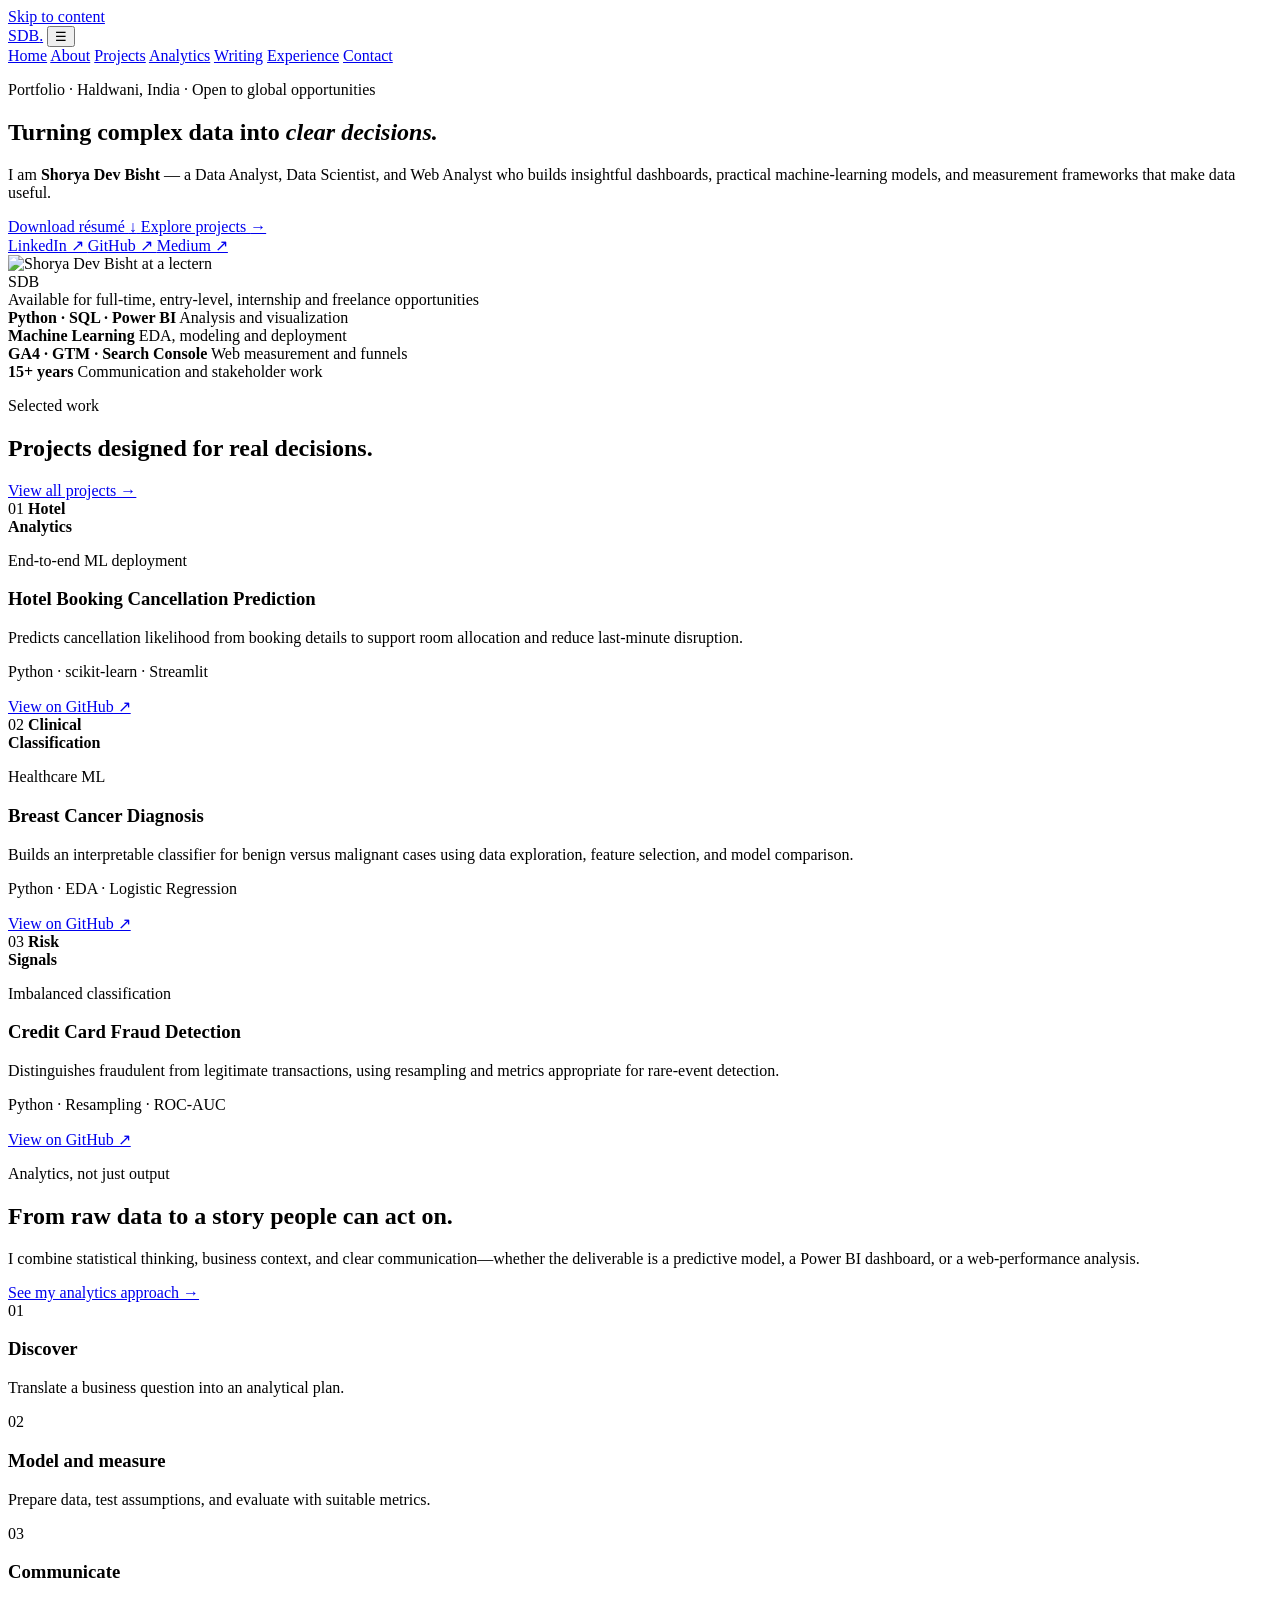
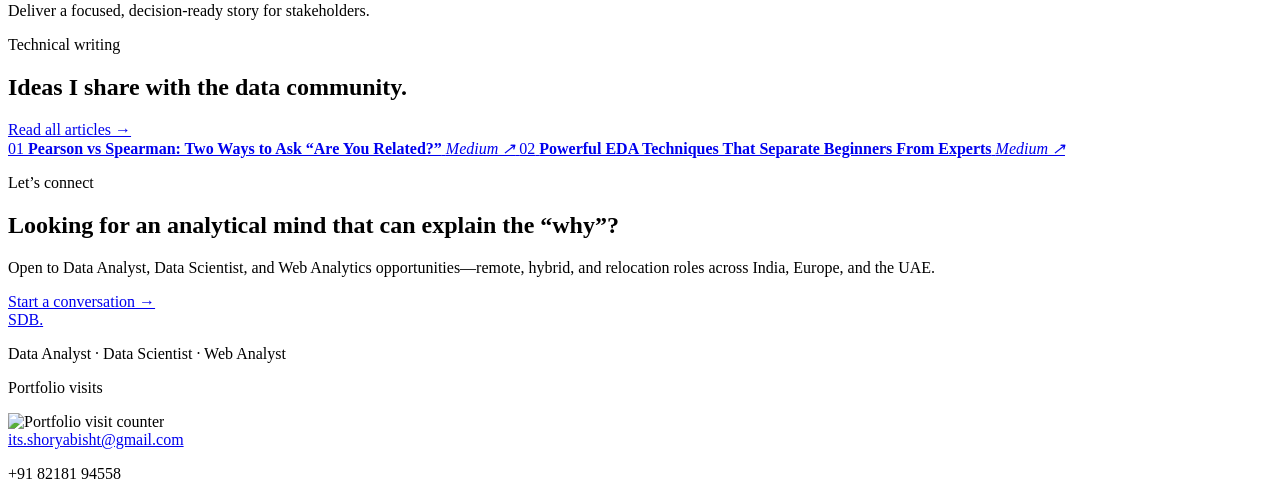
==== index.html @ f897676f "Add files via upload" ====
<!doctype html>
<html lang="en">
<head>
  <meta charset="utf-8">
  <meta name="viewport" content="width=device-width,initial-scale=1">

  <meta name="description" content="Shorya Dev Bisht — Data Analyst, Data Scientist and Web Analytics professional. Portfolio projects in machine learning, dashboards and business analytics.">
  <meta name="keywords" content="Data Analyst, Data Scientist, Web Analyst, Python, SQL, Power BI, GA4, GitHub Portfolio, India, Europe, UAE">

  <meta property="og:title" content="Shorya Dev Bisht | Data Analyst · Data Scientist · Web Analyst">
  <meta property="og:description" content="Analytics portfolio, machine-learning projects, dashboards, web analytics and technical writing.">

  <title>Shorya Dev Bisht | Data Analyst & Data Scientist</title>

  <link rel="stylesheet" href="assets/css/style.css">

  <script async src="https://www.googletagmanager.com/gtag/js?id=G-RCW7KHR1K1"></script>
  <script>
    window.dataLayer = window.dataLayer || [];
    function gtag(){dataLayer.push(arguments);}
    gtag("js", new Date());
    gtag("config", "G-RCW7KHR1K1");
  </script>
</head>

<body>
  <a class="skip" href="#main">Skip to content</a>

  <header class="site-header">
    <a class="brand" href="index.html">SDB<span>.</span></a>

    <button class="menu-button" aria-label="Open navigation" aria-expanded="false">☰</button>

    <nav aria-label="Primary navigation">
      <a class="active" href="index.html">Home</a>
      <a href="about.html">About</a>
      <a href="projects.html">Projects</a>
      <a href="analytics.html">Analytics</a>
      <a href="writing.html">Writing</a>
      <a href="experience.html">Experience</a>
      <a href="contact.html">Contact</a>
    </nav>
  </header>

  <main id="main">

    <section class="hero section">
      <div class="hero-copy">
        <p class="eyebrow">Portfolio · Haldwani, India · Open to global opportunities</p>

        <h1>Turning complex data into <em>clear decisions.</em></h1>

        <p class="hero-lead">
          I am <strong>Shorya Dev Bisht</strong> — a Data Analyst, Data Scientist, and Web Analyst who builds insightful dashboards, practical machine-learning models, and measurement frameworks that make data useful.
        </p>

        <div class="actions">
          <a class="button primary"
             href="assets/Shorya_Dev_Bisht_Data_Analyst_Resume.pdf"
             download
             onclick="track('resume_download')">
            Download résumé <span>↓</span>
          </a>

          <a class="button secondary" href="projects.html">
            Explore projects <span>→</span>
          </a>
        </div>

        <div class="social-row">
          <a href="https://www.linkedin.com/in/shorya-bisht-a20144349"
             target="_blank"
             rel="noopener"
             onclick="track('linkedin_click')">
            LinkedIn ↗
          </a>

          <a href="https://github.com/datascientistshorya"
             target="_blank"
             rel="noopener"
             onclick="track('github_click')">
            GitHub ↗
          </a>

          <a href="https://medium.com/@its.shoryabisht"
             target="_blank"
             rel="noopener"
             onclick="track('medium_click')">
            Medium ↗
          </a>
        </div>
      </div>

      <div class="hero-visual">
        <div class="portrait-frame">
          <img src="assets/images/shorya-profile.jpg" alt="Shorya Dev Bisht at a lectern">
          <div class="portrait-fallback" aria-hidden="true">
            <span>SDB</span>
          </div>
        </div>

        <div class="signal-card">
          <span class="status-dot"></span>
          Available for full-time, entry-level, internship and freelance opportunities
        </div>
      </div>
    </section>

    <section class="metrics section compact" aria-label="Professional strengths">
      <div>
        <strong>Python · SQL · Power BI</strong>
        <span>Analysis and visualization</span>
      </div>

      <div>
        <strong>Machine Learning</strong>
        <span>EDA, modeling and deployment</span>
      </div>

      <div>
        <strong>GA4 · GTM · Search Console</strong>
        <span>Web measurement and funnels</span>
      </div>

      <div>
        <strong>15+ years</strong>
        <span>Communication and stakeholder work</span>
      </div>
    </section>

    <section class="section">
      <div class="section-title">
        <div>
          <p class="eyebrow">Selected work</p>
          <h2>Projects designed for real decisions.</h2>
        </div>

        <a href="projects.html">View all projects →</a>
      </div>

      <div class="project-grid">

        <article class="project-card">
          <div class="project-art hotel">
            <span>01</span>
            <b>Hotel<br>Analytics</b>
          </div>

          <div class="card-body">
            <p class="tag">End-to-end ML deployment</p>

            <h3>Hotel Booking Cancellation Prediction</h3>

            <p>
              Predicts cancellation likelihood from booking details to support room allocation and reduce last-minute disruption.
            </p>

            <p class="stack">Python · scikit-learn · Streamlit</p>

            <a href="https://github.com/datascientistshorya/hotel-booking-system"
               target="_blank"
               rel="noopener"
               onclick="track('project_hotel')">
              View on GitHub ↗
            </a>
          </div>
        </article>

        <article class="project-card">
          <div class="project-art cancer">
            <span>02</span>
            <b>Clinical<br>Classification</b>
          </div>

          <div class="card-body">
            <p class="tag">Healthcare ML</p>

            <h3>Breast Cancer Diagnosis</h3>

            <p>
              Builds an interpretable classifier for benign versus malignant cases using data exploration, feature selection, and model comparison.
            </p>

            <p class="stack">Python · EDA · Logistic Regression</p>

            <a href="https://github.com/datascientistshorya/Breast-Cancer-diagnosis"
               target="_blank"
               rel="noopener"
               onclick="track('project_breast_cancer')">
              View on GitHub ↗
            </a>
          </div>
        </article>

        <article class="project-card">
          <div class="project-art fraud">
            <span>03</span>
            <b>Risk<br>Signals</b>
          </div>

          <div class="card-body">
            <p class="tag">Imbalanced classification</p>

            <h3>Credit Card Fraud Detection</h3>

            <p>
              Distinguishes fraudulent from legitimate transactions, using resampling and metrics appropriate for rare-event detection.
            </p>

            <p class="stack">Python · Resampling · ROC-AUC</p>

            <a href="https://github.com/datascientistshorya/Credit_Card_Fraud_Classification-"
               target="_blank"
               rel="noopener"
               onclick="track('project_fraud')">
              View on GitHub ↗
            </a>
          </div>
        </article>

      </div>
    </section>

    <section class="section split-feature">
      <div>
        <p class="eyebrow">Analytics, not just output</p>

        <h2>From raw data to a story people can act on.</h2>

        <p>
          I combine statistical thinking, business context, and clear communication—whether the deliverable is a predictive model, a Power BI dashboard, or a web-performance analysis.
        </p>

        <a class="text-link" href="analytics.html">See my analytics approach →</a>
      </div>

      <div class="process-panel">
        <div>
          <span>01</span>
          <h3>Discover</h3>
          <p>Translate a business question into an analytical plan.</p>
        </div>

        <div>
          <span>02</span>
          <h3>Model and measure</h3>
          <p>Prepare data, test assumptions, and evaluate with suitable metrics.</p>
        </div>

        <div>
          <span>03</span>
          <h3>Communicate</h3>
          <p>Deliver a focused, decision-ready story for stakeholders.</p>
        </div>
      </div>
    </section>

    <section class="section writing-strip">
      <div class="section-title">
        <div>
          <p class="eyebrow">Technical writing</p>
          <h2>Ideas I share with the data community.</h2>
        </div>

        <a href="writing.html">Read all articles →</a>
      </div>

      <div class="article-list">
        <a href="https://medium.com/@its.shoryabisht/pearson-vs-spearman-two-ways-to-ask-are-you-related-6c9c0d7c3f75"
           target="_blank"
           rel="noopener"
           onclick="track('article_pearson')">
          <span>01</span>
          <strong>Pearson vs Spearman: Two Ways to Ask “Are You Related?”</strong>
          <i>Medium ↗</i>
        </a>

        <a href="https://medium.com/python-in-plain-english/powerful-eda-techniques-that-separate-beginners-from-experts-428f6300a7ed"
           target="_blank"
           rel="noopener"
           onclick="track('article_eda')">
          <span>02</span>
          <strong>Powerful EDA Techniques That Separate Beginners From Experts</strong>
          <i>Medium ↗</i>
        </a>
      </div>
    </section>

    <section class="section cta">
      <p class="eyebrow">Let’s connect</p>

      <h2>Looking for an analytical mind that can explain the “why”?</h2>

      <p>
        Open to Data Analyst, Data Scientist, and Web Analytics opportunities—remote, hybrid, and relocation roles across India, Europe, and the UAE.
      </p>

      <a class="button primary" href="contact.html">Start a conversation →</a>
    </section>

  </main>

  <footer>
    <div>
      <a class="brand" href="index.html">SDB<span>.</span></a>
      <p>Data Analyst · Data Scientist · Web Analyst</p>
    </div>

    <div>
      <p>Portfolio visits</p>
      <img class="counter"
           src="https://visitor-badge.laobi.icu/badge?page_id=datascientistshorya.github.io"
           alt="Portfolio visit counter">
    </div>

    <div>
      <a href="mailto:its.shoryabisht@gmail.com" onclick="track('email_click')">
        its.shoryabisht@gmail.com
      </a>
      <p>+91 82181 94558</p>
    </div>
  </footer>

  <script src="assets/js/main.js"></script>
</body>
</html>
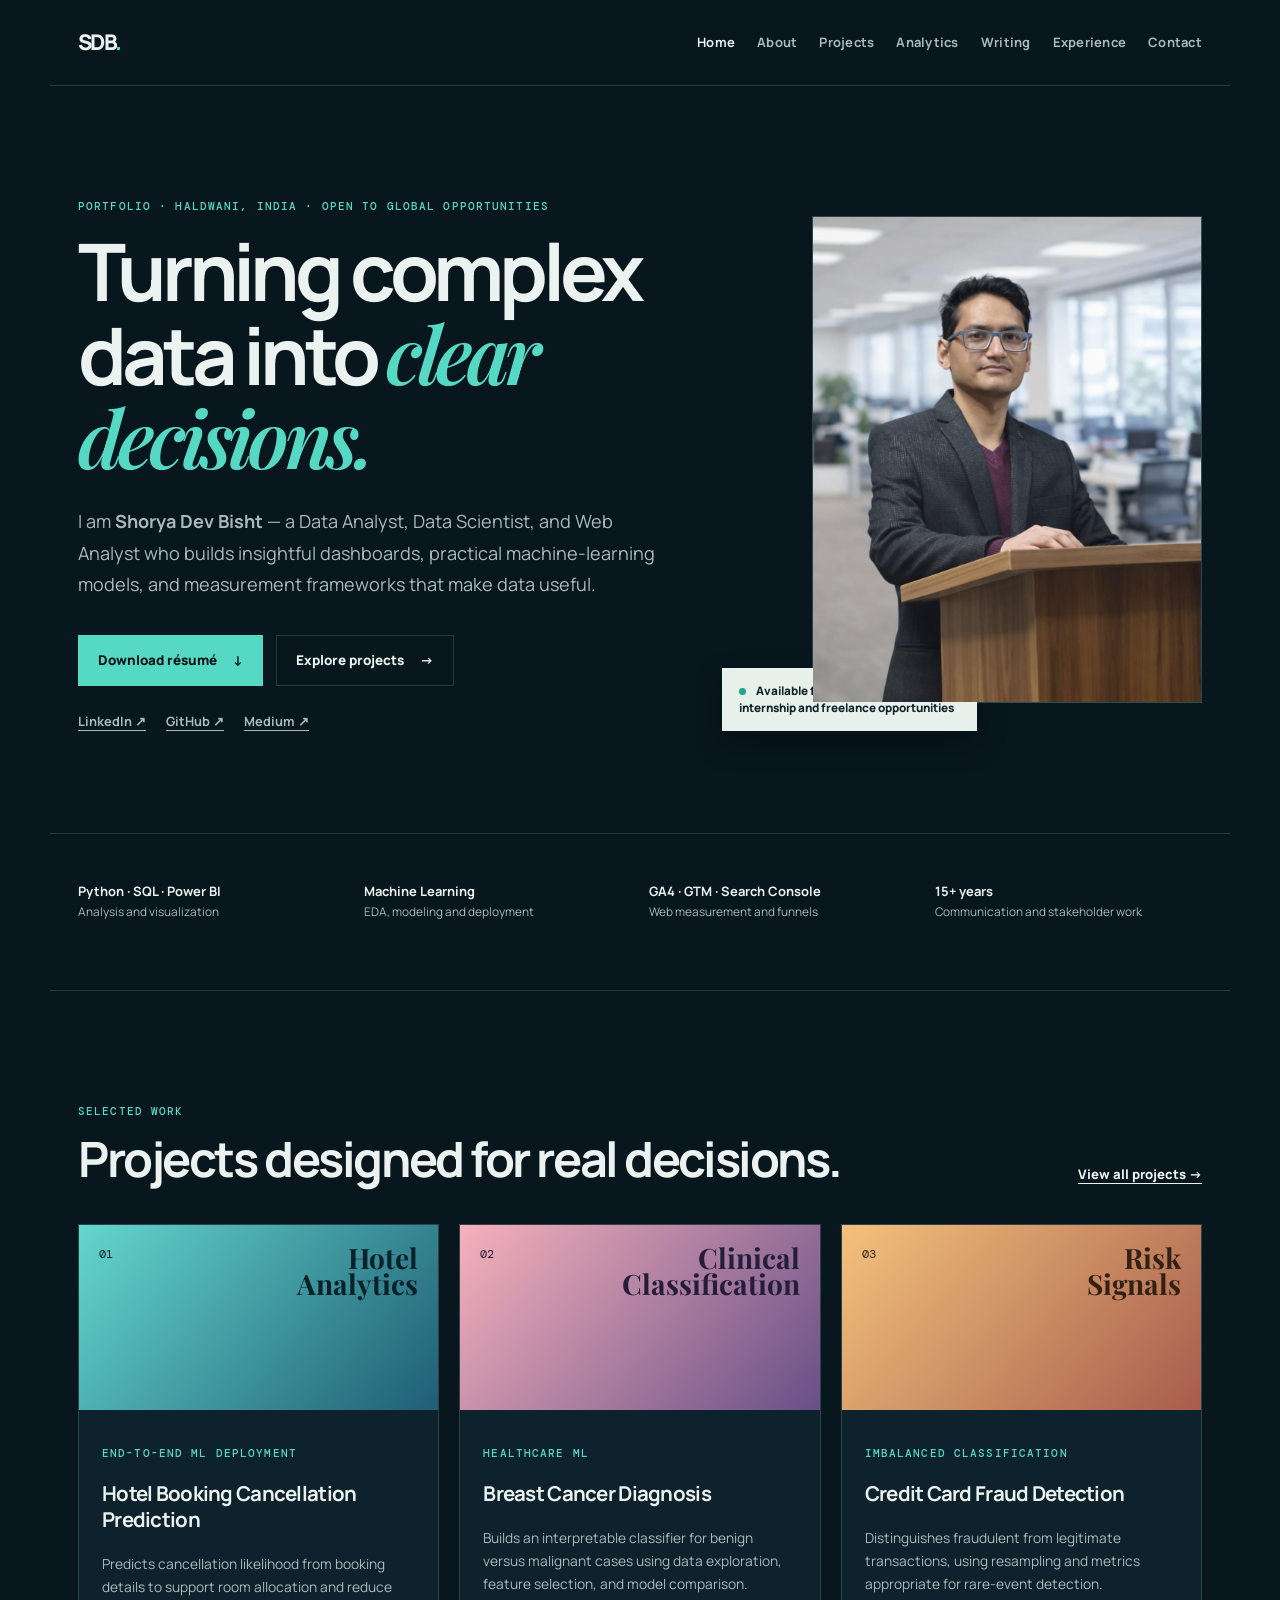
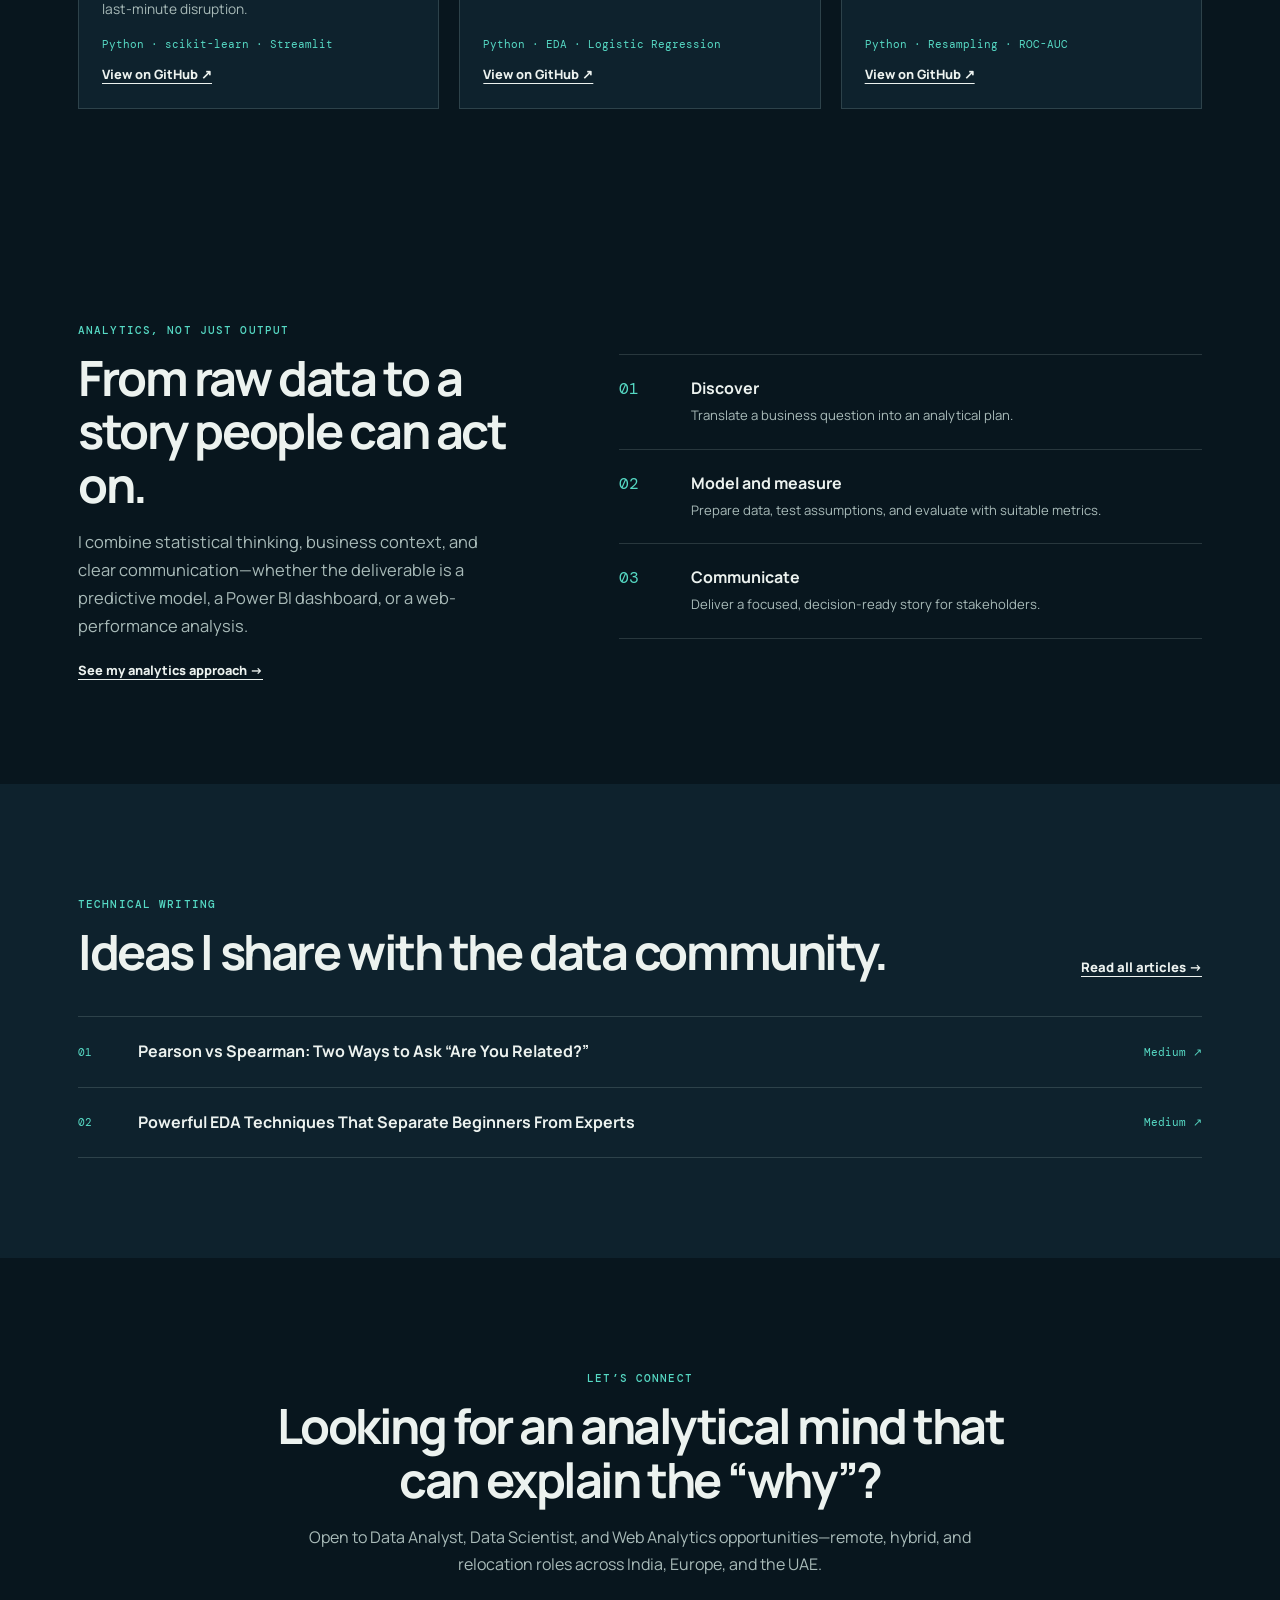
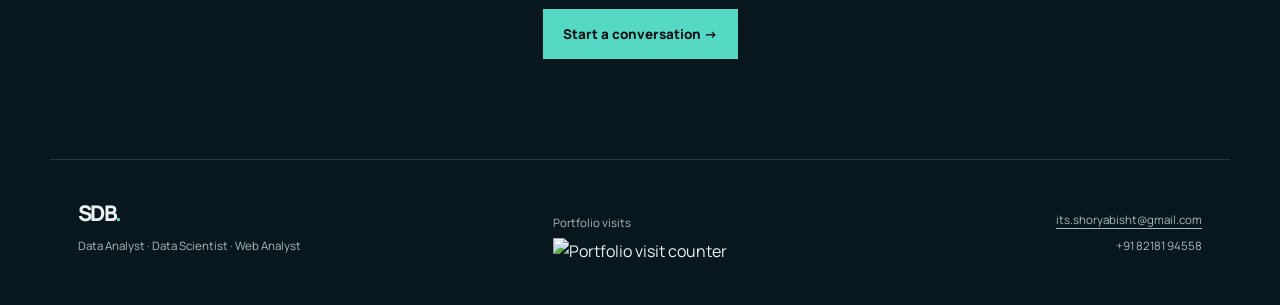
==== commit ed3fed61: "Fix HTML encoding issues in index.html" ====
--- a/index.html
+++ b/index.html
@@ -93,7 +93,7 @@
 
       <div class="hero-visual">
         <div class="portrait-frame">
-          <img src="assets/images/shorya-profile.jpg" alt="Shorya Dev Bisht at a lectern">
+          <img src="assets/images/shorya-profile.jpeg" alt="Shorya Dev Bisht at a lectern">
           <div class="portrait-fallback" aria-hidden="true">
             <span>SDB</span>
           </div>
@@ -323,4 +323,4 @@
 
   <script src="assets/js/main.js"></script>
 </body>
-</html>+</html>
--- a/assets/css/style.css
+++ b/assets/css/style.css
@@ -0,0 +1,905 @@
+@import url("https://fonts.googleapis.com/css2?family=DM+Mono:wght@400;500&family=Manrope:wght@400;500;600;700;800&family=Playfair+Display:ital,wght@0,600;0,700;1,600;1,700&display=swap");
+
+:root {
+  --bg: #08161e;
+  --surface: #0e222d;
+  --surface-2: #102b37;
+  --text: #ecf2ef;
+  --muted: #a9bbb9;
+  --line: rgba(207, 231, 225, 0.16);
+  --accent: #56d9c4;
+  --accent-soft: #9be8db;
+  --gold: #ffbd70;
+  --ink: #061116;
+  --max-width: 1180px;
+}
+
+* {
+  box-sizing: border-box;
+}
+
+html {
+  scroll-behavior: smooth;
+}
+
+body {
+  margin: 0;
+  background: var(--bg);
+  color: var(--text);
+  font-family: "Manrope", Arial, sans-serif;
+  line-height: 1.7;
+}
+
+a {
+  color: inherit;
+  text-underline-offset: 4px;
+}
+
+a:hover {
+  color: var(--accent);
+}
+
+img {
+  max-width: 100%;
+}
+
+.skip {
+  position: absolute;
+  top: -60px;
+  left: 12px;
+  z-index: 100;
+  padding: 8px 12px;
+  background: var(--accent);
+  color: var(--ink);
+  font-weight: 800;
+}
+
+.skip:focus {
+  top: 12px;
+}
+
+.site-header {
+  display: flex;
+  align-items: center;
+  justify-content: space-between;
+  max-width: var(--max-width);
+  height: 86px;
+  margin: 0 auto;
+  padding: 0 28px;
+  border-bottom: 1px solid var(--line);
+}
+
+.brand {
+  color: var(--text);
+  text-decoration: none;
+  font-size: 1.35rem;
+  font-weight: 800;
+  letter-spacing: -0.08em;
+}
+
+.brand span {
+  color: var(--accent);
+}
+
+nav {
+  display: flex;
+  align-items: center;
+  gap: 22px;
+}
+
+nav a {
+  color: var(--muted);
+  text-decoration: none;
+  font-size: 0.81rem;
+  font-weight: 700;
+  letter-spacing: 0.02em;
+}
+
+nav a:hover,
+nav a.active {
+  color: var(--text);
+}
+
+.menu-button {
+  display: none;
+  background: transparent;
+  color: var(--text);
+  border: 0;
+  font-size: 1.45rem;
+  cursor: pointer;
+}
+
+.section {
+  max-width: var(--max-width);
+  margin: 0 auto;
+  padding: 100px 28px;
+}
+
+.section.compact {
+  padding-top: 28px;
+  padding-bottom: 50px;
+}
+
+.eyebrow,
+.tag {
+  color: var(--accent);
+  font-family: "DM Mono", monospace;
+  font-size: 0.7rem;
+  font-weight: 500;
+  letter-spacing: 0.1em;
+  text-transform: uppercase;
+}
+
+.hero {
+  display: grid;
+  grid-template-columns: 1.15fr 0.85fr;
+  align-items: center;
+  min-height: 620px;
+  gap: 80px;
+}
+
+.hero h1,
+.page-hero h1,
+.contact-hero h1 {
+  max-width: 850px;
+  margin: 15px 0 26px;
+  font-size: clamp(3rem, 6.2vw, 6.2rem);
+  line-height: 1.02;
+  letter-spacing: -0.065em;
+}
+
+.hero h1 em,
+.page-hero h1 em,
+.contact-hero h1 em {
+  color: var(--accent);
+  font-family: "Playfair Display", serif;
+  font-weight: 600;
+  letter-spacing: -0.06em;
+}
+
+.hero-lead {
+  max-width: 680px;
+  color: var(--muted);
+  font-size: 1.13rem;
+  line-height: 1.75;
+}
+
+.actions,
+.contact-actions {
+  display: flex;
+  flex-wrap: wrap;
+  gap: 13px;
+  margin: 34px 0 25px;
+}
+
+.button {
+  display: inline-flex;
+  align-items: center;
+  gap: 16px;
+  padding: 13px 19px;
+  border: 1px solid var(--accent);
+  font-size: 0.84rem;
+  font-weight: 800;
+  text-decoration: none;
+  transition: 0.2s ease;
+}
+
+.button.primary {
+  background: var(--accent);
+  color: var(--ink);
+}
+
+.button.primary:hover {
+  background: var(--accent-soft);
+  color: var(--ink);
+  transform: translateY(-2px);
+}
+
+.button.secondary {
+  border-color: var(--line);
+  color: var(--text);
+}
+
+.button.secondary:hover {
+  border-color: var(--accent);
+  color: var(--accent);
+}
+
+.social-row {
+  display: flex;
+  flex-wrap: wrap;
+  gap: 20px;
+}
+
+.social-row a {
+  color: var(--muted);
+  font-size: 0.8rem;
+  font-weight: 700;
+}
+
+.hero-visual {
+  position: relative;
+}
+
+.portrait-frame {
+  position: relative;
+  width: min(100%, 390px);
+  aspect-ratio: 4 / 5;
+  margin-left: auto;
+  overflow: hidden;
+  border: 1px solid var(--line);
+  background: linear-gradient(145deg, #153440, #0c1d26);
+}
+
+.portrait-frame img {
+  position: relative;
+  z-index: 2;
+  width: 100%;
+  height: 100%;
+  object-fit: cover;
+  object-position: 50% 22%;
+}
+
+.portrait-fallback {
+  position: absolute;
+  inset: 0;
+  z-index: 1;
+  display: grid;
+  place-items: center;
+  background: radial-gradient(circle at 45% 35%, #3b7980, #10242d 65%);
+}
+
+.portrait-fallback span {
+  color: #b2e8df;
+  font-family: "Playfair Display", serif;
+  font-size: 6rem;
+}
+
+.signal-card {
+  position: absolute;
+  bottom: -28px;
+  left: -36px;
+  max-width: 255px;
+  padding: 15px 17px;
+  background: #e8f0ec;
+  color: #10232a;
+  box-shadow: 0 12px 30px #0004;
+  font-size: 0.73rem;
+  font-weight: 800;
+  line-height: 1.4;
+}
+
+.status-dot {
+  display: inline-block;
+  width: 7px;
+  height: 7px;
+  margin-right: 8px;
+  border-radius: 50%;
+  background: #1fa88c;
+}
+
+.metrics {
+  display: grid;
+  grid-template-columns: repeat(4, 1fr);
+  gap: 18px;
+  border-top: 1px solid var(--line);
+  border-bottom: 1px solid var(--line);
+}
+
+.metrics div {
+  padding: 18px 0;
+}
+
+.metrics strong,
+.metrics span {
+  display: block;
+}
+
+.metrics strong {
+  font-size: 0.81rem;
+}
+
+.metrics span {
+  color: var(--muted);
+  font-size: 0.74rem;
+}
+
+.section-title {
+  display: flex;
+  align-items: end;
+  justify-content: space-between;
+  gap: 24px;
+  margin-bottom: 38px;
+}
+
+.section-title h2,
+.split-feature h2,
+.cta h2,
+.about-grid h2 {
+  margin: 8px 0 0;
+  font-size: clamp(2rem, 3.8vw, 4rem);
+  line-height: 1.1;
+  letter-spacing: -0.05em;
+}
+
+.section-title > a {
+  font-size: 0.82rem;
+  font-weight: 800;
+  white-space: nowrap;
+}
+
+.project-grid {
+  display: grid;
+  grid-template-columns: repeat(3, 1fr);
+  gap: 20px;
+}
+
+.project-card {
+  display: flex;
+  flex-direction: column;
+  border: 1px solid var(--line);
+  background: var(--surface);
+  transition: 0.25s ease;
+}
+
+.project-card:hover {
+  border-color: rgba(84, 217, 196, 0.42);
+  transform: translateY(-5px);
+}
+
+.project-art {
+  position: relative;
+  display: flex;
+  align-items: flex-start;
+  justify-content: space-between;
+  height: 185px;
+  padding: 20px;
+  overflow: hidden;
+}
+
+.project-art span {
+  font-family: "DM Mono", monospace;
+  font-size: 0.72rem;
+}
+
+.project-art b {
+  position: relative;
+  z-index: 1;
+  font-family: "Playfair Display", serif;
+  font-size: 1.75rem;
+  line-height: 0.95;
+  text-align: right;
+}
+
+.hotel {
+  background: linear-gradient(130deg, #64d6cd, #1f5e75);
+  color: #062127;
+}
+
+.cancer {
+  background: linear-gradient(130deg, #f6b1bb, #684f87);
+  color: #251d39;
+}
+
+.fraud {
+  background: linear-gradient(130deg, #f3c17b, #a65d4d);
+  color: #332114;
+}
+
+.heart {
+  background: linear-gradient(130deg, #e86975, #5a1e42);
+  color: #2b1020;
+}
+
+.revenue {
+  background: linear-gradient(130deg, #a8df97, #28756e);
+  color: #092e2a;
+}
+
+.card-body {
+  display: flex;
+  flex: 1;
+  flex-direction: column;
+  padding: 23px;
+}
+
+.card-body h3 {
+  margin: 7px 0;
+  font-size: 1.28rem;
+  line-height: 1.25;
+  letter-spacing: -0.035em;
+}
+
+.card-body p:not(.tag):not(.stack) {
+  color: var(--muted);
+  font-size: 0.86rem;
+  line-height: 1.65;
+}
+
+.stack {
+  margin-top: auto;
+  color: var(--accent);
+  font-family: "DM Mono", monospace;
+  font-size: 0.67rem;
+}
+
+.card-body a,
+.text-link {
+  color: var(--text);
+  font-size: 0.8rem;
+  font-weight: 800;
+}
+
+.split-feature {
+  display: grid;
+  grid-template-columns: 0.85fr 1.15fr;
+  align-items: center;
+  gap: 110px;
+}
+
+.split-feature > div > p:not(.eyebrow) {
+  color: var(--muted);
+  font-size: 1.03rem;
+}
+
+.process-panel {
+  border-top: 1px solid var(--line);
+}
+
+.process-panel > div {
+  display: grid;
+  grid-template-columns: 55px 1fr;
+  column-gap: 17px;
+  padding: 20px 0;
+  border-bottom: 1px solid var(--line);
+}
+
+.process-panel span {
+  grid-row: span 2;
+  color: var(--accent);
+  font-family: "DM Mono", monospace;
+}
+
+.process-panel h3 {
+  margin: 0;
+  font-size: 1rem;
+}
+
+.process-panel p {
+  margin: 3px 0;
+  color: var(--muted);
+  font-size: 0.82rem;
+  line-height: 1.55;
+}
+
+.writing-strip {
+  max-width: none;
+  padding-right: max(28px, calc((100% - var(--max-width)) / 2 + 28px));
+  padding-left: max(28px, calc((100% - var(--max-width)) / 2 + 28px));
+  background: var(--surface);
+}
+
+.article-list {
+  border-top: 1px solid var(--line);
+}
+
+.article-list a {
+  display: grid;
+  grid-template-columns: 45px 1fr auto;
+  align-items: center;
+  gap: 15px;
+  padding: 21px 0;
+  border-bottom: 1px solid var(--line);
+  text-decoration: none;
+}
+
+.article-list span,
+.article-list i {
+  color: var(--accent);
+  font-family: "DM Mono", monospace;
+  font-size: 0.7rem;
+  font-style: normal;
+}
+
+.article-list strong {
+  font-size: 1rem;
+}
+
+.cta {
+  max-width: 850px;
+  text-align: center;
+}
+
+.cta p:not(.eyebrow) {
+  max-width: 690px;
+  margin: 18px auto 30px;
+  color: var(--muted);
+}
+
+.page-hero,
+.contact-hero {
+  padding-top: 125px;
+  padding-bottom: 72px;
+}
+
+.page-hero .hero-lead,
+.contact-hero .hero-lead {
+  font-size: 1.2rem;
+}
+
+.about-grid {
+  display: grid;
+  grid-template-columns: 0.65fr 1.35fr;
+  align-items: start;
+  gap: 95px;
+}
+
+.about-photo {
+  width: 100%;
+  margin: 0;
+}
+
+.about-grid > div > p {
+  color: var(--muted);
+}
+
+.skills-grid,
+.capability-grid {
+  display: grid;
+  grid-template-columns: repeat(2, 1fr);
+  gap: 18px;
+}
+
+.skills-grid article,
+.capability-grid article {
+  padding: 27px;
+  border: 1px solid var(--line);
+  background: var(--surface);
+}
+
+.skills-grid h3,
+.capability-grid h2 {
+  margin: 0 0 10px;
+  font-size: 1.18rem;
+  letter-spacing: -0.03em;
+}
+
+.skills-grid p,
+.capability-grid p,
+.capability-grid li {
+  color: var(--muted);
+  font-size: 0.87rem;
+  line-height: 1.65;
+}
+
+.capability-grid {
+  grid-template-columns: repeat(3, 1fr);
+}
+
+.capability-grid article > span {
+  color: var(--accent);
+  font-family: "DM Mono", monospace;
+  font-size: 0.7rem;
+}
+
+.capability-grid ul {
+  margin: 18px 0 0;
+  padding-left: 17px;
+}
+
+.project-detail-list {
+  padding-top: 20px;
+}
+
+.project-detail {
+  display: grid;
+  grid-template-columns: 300px 1fr;
+  align-items: start;
+  gap: 45px;
+  padding: 45px 0;
+  border-top: 1px solid var(--line);
+}
+
+.project-detail .project-art {
+  height: 230px;
+}
+
+.project-detail h2 {
+  margin: 8px 0 14px;
+  font-size: 2rem;
+  line-height: 1.15;
+  letter-spacing: -0.05em;
+}
+
+.project-detail p:not(.tag) {
+  color: var(--muted);
+  font-size: 0.92rem;
+}
+
+.articles-grid {
+  display: grid;
+  grid-template-columns: repeat(2, 1fr);
+  gap: 22px;
+}
+
+.article-card {
+  padding: 0 0 28px;
+  border: 1px solid var(--line);
+  background: var(--surface);
+}
+
+.article-card > *:not(.article-art) {
+  margin-right: 25px;
+  margin-left: 25px;
+}
+
+.article-card h2 {
+  font-size: 1.42rem;
+  line-height: 1.25;
+  letter-spacing: -0.04em;
+}
+
+.article-card p:not(.tag) {
+  color: var(--muted);
+  font-size: 0.88rem;
+}
+
+.article-art {
+  display: flex;
+  align-items: flex-start;
+  justify-content: space-between;
+  height: 200px;
+  padding: 23px;
+}
+
+.article-art span {
+  font-family: "DM Mono", monospace;
+  font-size: 0.68rem;
+  letter-spacing: 0.1em;
+  text-transform: uppercase;
+}
+
+.article-art b {
+  font-family: "Playfair Display", serif;
+  font-size: 4rem;
+  line-height: 0.7;
+}
+
+.correlation {
+  background: linear-gradient(125deg, #68d0c2, #194c75);
+  color: #071d2d;
+}
+
+.distribution {
+  background: linear-gradient(125deg, #f4ba82, #ae5559);
+  color: #2c1c1a;
+}
+
+.eda {
+  background: linear-gradient(125deg, #9be69d, #216d5c);
+  color: #0d352d;
+}
+
+.inference {
+  background: linear-gradient(125deg, #b49ce6, #4a3c83);
+  color: #211b43;
+}
+
+.timeline article {
+  display: grid;
+  grid-template-columns: 170px 1fr;
+  gap: 40px;
+  padding: 28px 0;
+  border-top: 1px solid var(--line);
+}
+
+.timeline article:last-child {
+  border-bottom: 1px solid var(--line);
+}
+
+.timeline-date {
+  margin: 4px 0;
+  color: var(--accent);
+  font-family: "DM Mono", monospace;
+  font-size: 0.72rem;
+}
+
+.timeline h2 {
+  margin: 7px 0;
+  font-size: 1.38rem;
+  letter-spacing: -0.04em;
+}
+
+.timeline div > p:not(.tag) {
+  color: var(--muted);
+  font-size: 0.92rem;
+}
+
+.contact-grid {
+  display: grid;
+  grid-template-columns: 1fr 1fr;
+  gap: 80px;
+  border-top: 1px solid var(--line);
+}
+
+.contact-link {
+  display: block;
+  margin: 12px 0;
+  font-size: 1.3rem;
+  font-weight: 700;
+}
+
+.contact-grid h2 {
+  margin: 7px 0 19px;
+  font-size: 2.25rem;
+  letter-spacing: -0.05em;
+}
+
+.contact-grid p:not(.eyebrow) {
+  color: var(--muted);
+}
+
+.privacy {
+  padding-top: 50px;
+  border-top: 1px solid var(--line);
+}
+
+.privacy h2 {
+  font-size: 1.8rem;
+  letter-spacing: -0.04em;
+}
+
+.privacy p:not(.eyebrow) {
+  max-width: 800px;
+  color: var(--muted);
+  font-size: 0.86rem;
+}
+
+footer {
+  display: grid;
+  grid-template-columns: 1fr auto 1fr;
+  align-items: end;
+  gap: 25px;
+  max-width: var(--max-width);
+  margin: 0 auto;
+  padding: 35px 28px 45px;
+  border-top: 1px solid var(--line);
+}
+
+footer p,
+footer a {
+  margin: 4px 0;
+  color: var(--muted);
+  font-size: 0.72rem;
+}
+
+footer > div:last-child {
+  text-align: right;
+}
+
+.counter {
+  display: block;
+  height: 22px;
+  margin-top: 5px;
+}
+
+@media (max-width: 820px) {
+  .site-header {
+    position: relative;
+    height: 70px;
+    padding: 0 20px;
+  }
+
+  .menu-button {
+    display: block;
+  }
+
+  .site-header nav {
+    position: absolute;
+    top: 69px;
+    right: 0;
+    left: 0;
+    z-index: 5;
+    display: none;
+    flex-direction: column;
+    align-items: flex-start;
+    padding: 18px 20px;
+    border-bottom: 1px solid var(--line);
+    background: #0c2029;
+  }
+
+  .site-header nav.open {
+    display: flex;
+  }
+
+  .section {
+    padding: 70px 20px;
+  }
+
+  .hero {
+    grid-template-columns: 1fr;
+    min-height: auto;
+    gap: 55px;
+    padding-top: 70px;
+  }
+
+  .hero-visual {
+    width: 100%;
+    max-width: 380px;
+    margin: auto;
+  }
+
+  .portrait-frame {
+    margin: auto;
+  }
+
+  .signal-card {
+    left: 0;
+  }
+
+  .metrics {
+    grid-template-columns: repeat(2, 1fr);
+  }
+
+  .project-grid,
+  .capability-grid,
+  .skills-grid,
+  .articles-grid,
+  .contact-grid {
+    grid-template-columns: 1fr;
+  }
+
+  .split-feature,
+  .about-grid {
+    grid-template-columns: 1fr;
+    gap: 45px;
+  }
+
+  .section-title {
+    flex-direction: column;
+    align-items: flex-start;
+  }
+
+  .project-detail {
+    grid-template-columns: 1fr;
+    gap: 25px;
+  }
+
+  .project-detail .project-art {
+    max-width: 360px;
+  }
+
+  .timeline article {
+    grid-template-columns: 1fr;
+    gap: 4px;
+  }
+
+  .page-hero,
+  .contact-hero {
+    padding-top: 90px;
+    padding-bottom: 45px;
+  }
+
+  .article-list a {
+    grid-template-columns: 32px 1fr;
+  }
+
+  .article-list i {
+    display: none;
+  }
+
+  footer {
+    grid-template-columns: 1fr;
+    align-items: start;
+  }
+
+  footer > div:last-child {
+    text-align: left;
+  }
+
+  .hero h1,
+  .page-hero h1,
+  .contact-hero h1 {
+    font-size: clamp(2.8rem, 13vw, 4.6rem);
+  }
+}
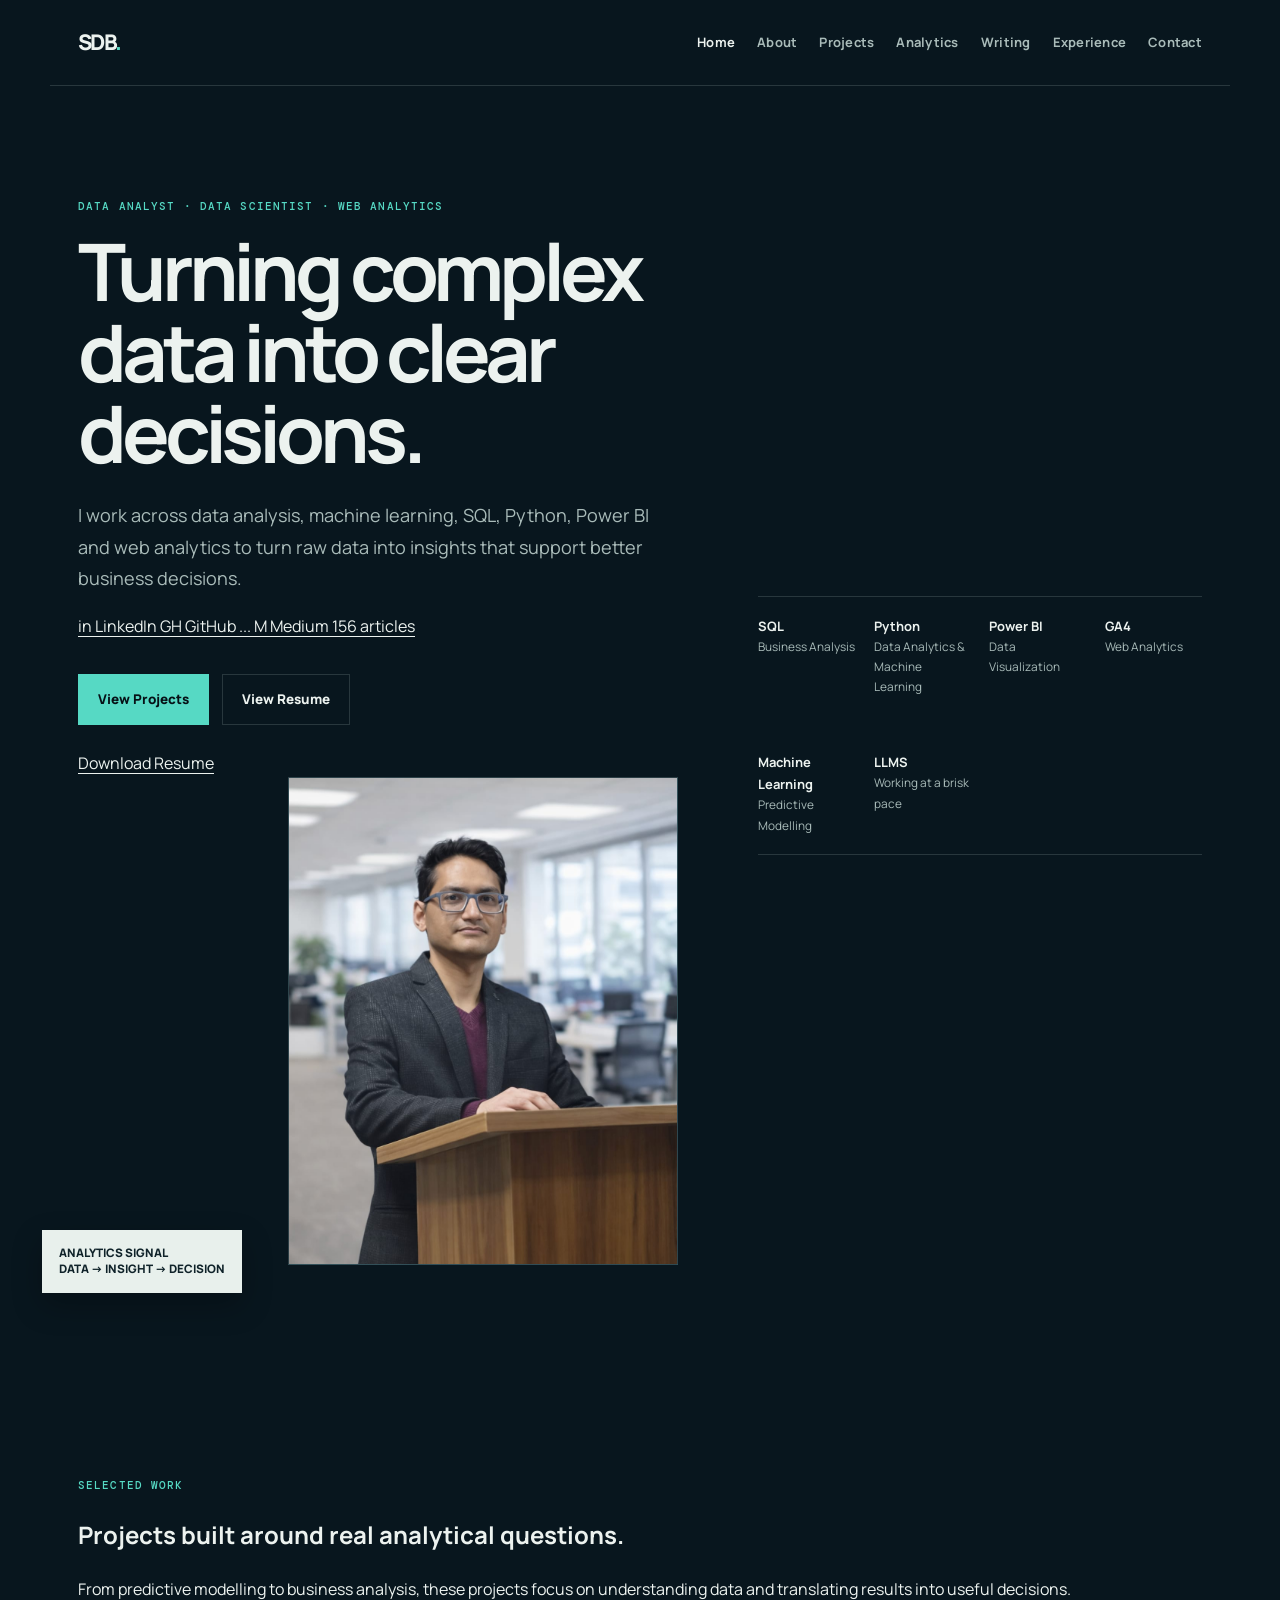
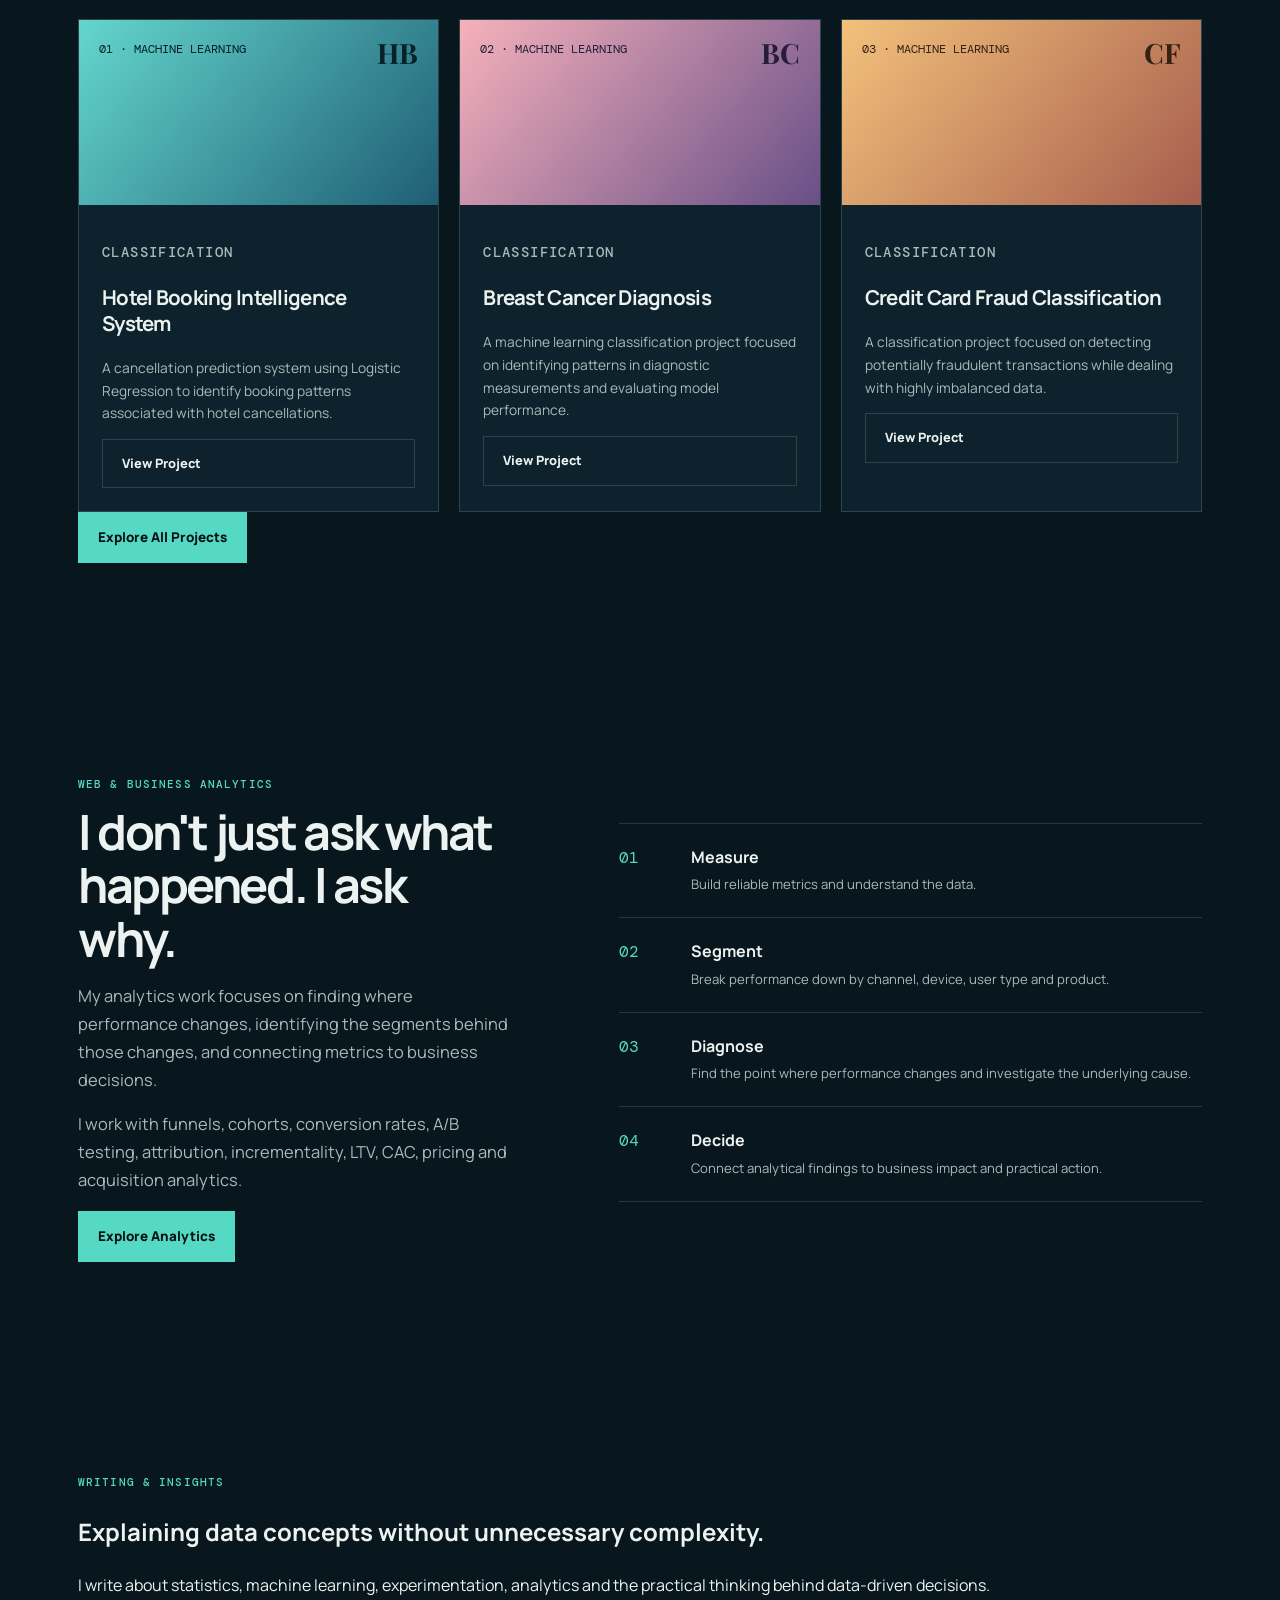
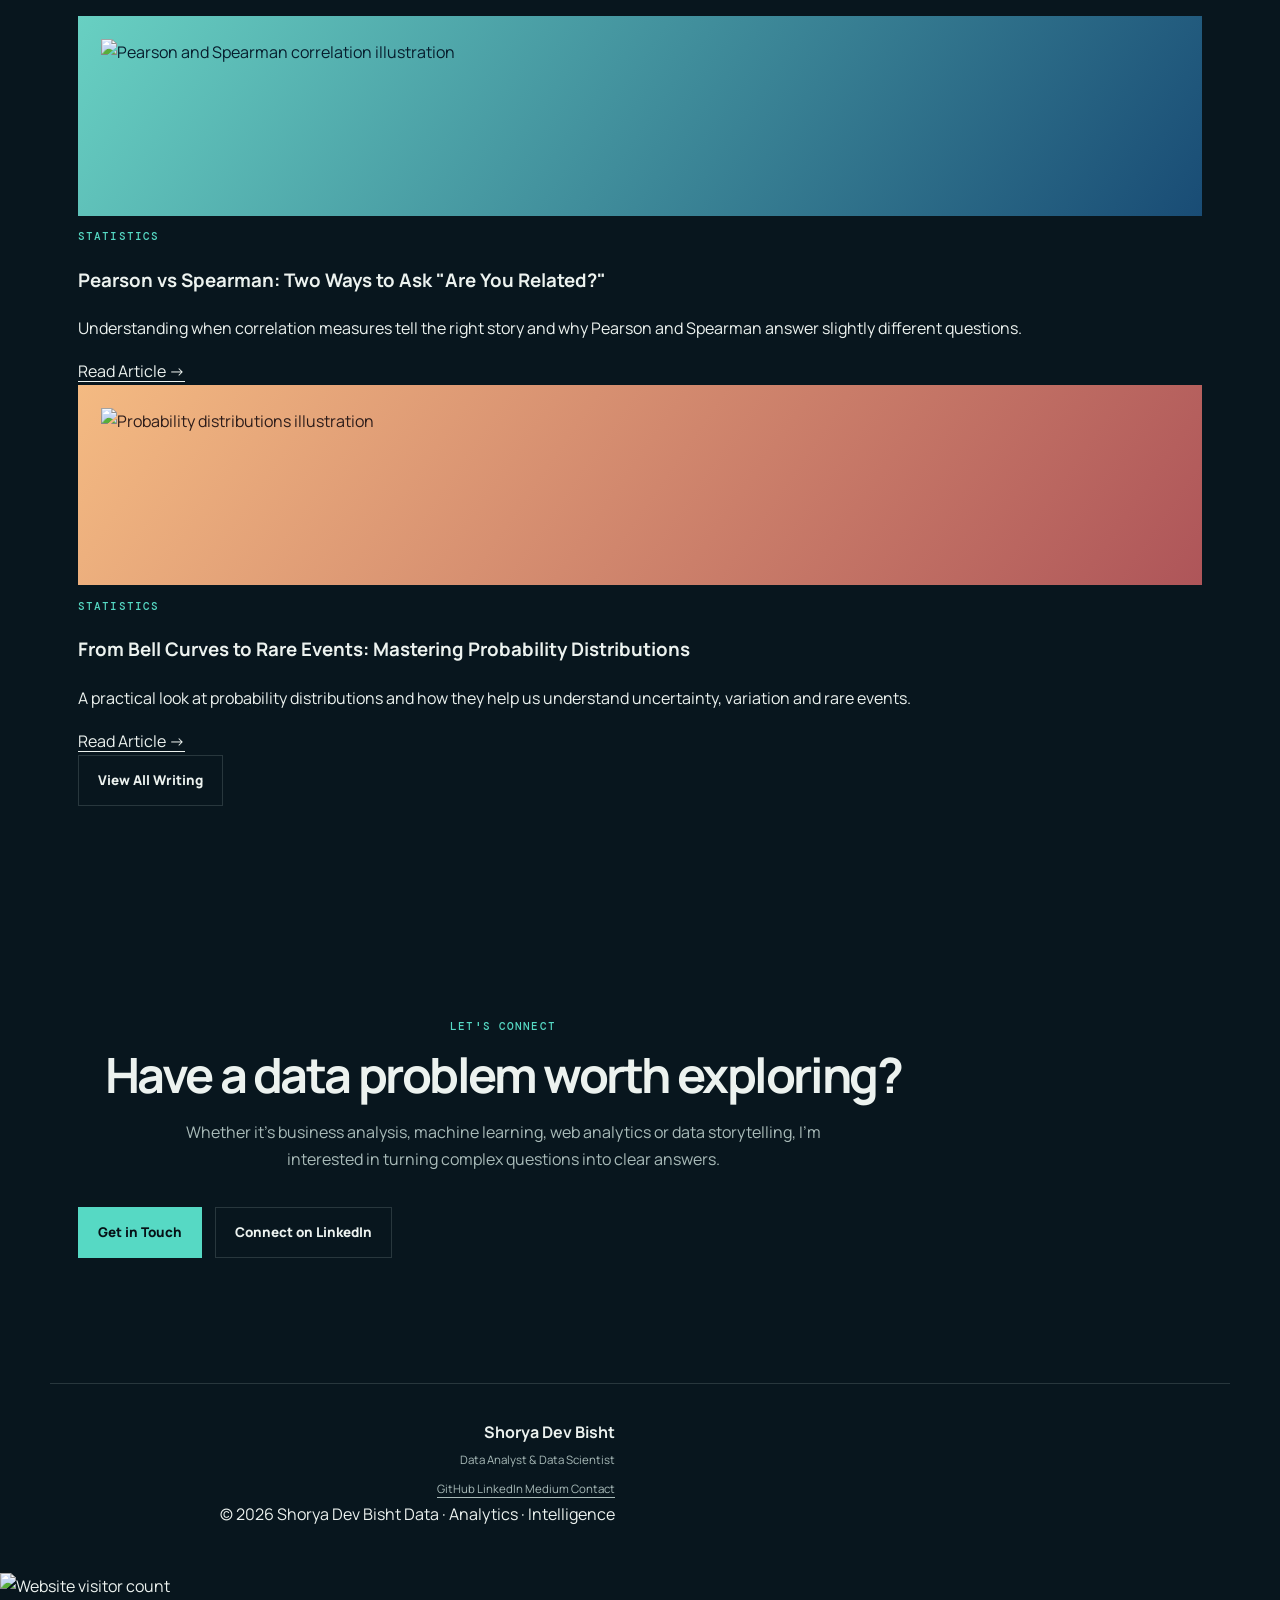
==== commit ab5b025e: "Add files via upload" ====
--- a/index.html
+++ b/index.html
@@ -1,326 +1,904 @@
-<!doctype html>
+<!DOCTYPE html>
 <html lang="en">
 <head>
-  <meta charset="utf-8">
-  <meta name="viewport" content="width=device-width,initial-scale=1">
-
-  <meta name="description" content="Shorya Dev Bisht — Data Analyst, Data Scientist and Web Analytics professional. Portfolio projects in machine learning, dashboards and business analytics.">
-  <meta name="keywords" content="Data Analyst, Data Scientist, Web Analyst, Python, SQL, Power BI, GA4, GitHub Portfolio, India, Europe, UAE">
-
-  <meta property="og:title" content="Shorya Dev Bisht | Data Analyst · Data Scientist · Web Analyst">
-  <meta property="og:description" content="Analytics portfolio, machine-learning projects, dashboards, web analytics and technical writing.">
+  <meta charset="UTF-8">
+  <meta name="viewport" content="width=device-width, initial-scale=1.0">
 
   <title>Shorya Dev Bisht | Data Analyst & Data Scientist</title>
 
+  <meta
+    name="description"
+    content="Shorya Dev Bisht — Data Analyst & Data Scientist working across data analysis, machine learning, web analytics, SQL, Python, Power BI and business intelligence."
+  >
+
+  <meta
+    name="keywords"
+    content="Shorya Dev Bisht, Data Analyst, Data Scientist, Machine Learning, SQL, Python, Power BI, Web Analytics, GA4, Data Science"
+  >
+
+  <meta name="author" content="Shorya Dev Bisht">
+
+  <!-- Open Graph -->
+  <meta property="og:title" content="Shorya Dev Bisht | Data Analyst & Data Scientist">
+
+  <meta
+    property="og:description"
+    content="Turning complex data into clear decisions."
+  >
+
+  <meta
+    property="og:image"
+    content="assets/images/shorya-profile.jpeg"
+  >
+
+  <meta property="og:type" content="website">
+
+  <!-- Favicon -->
+  <link
+    rel="icon"
+    href="assets/images/shorya-profile.jpeg"
+    type="image/jpeg"
+  >
+
+  <!-- Fonts -->
+  <link rel="preconnect" href="https://fonts.googleapis.com">
+  <link rel="preconnect" href="https://fonts.gstatic.com" crossorigin>
+
+  <link
+    href="https://fonts.googleapis.com/css2?family=DM+Mono:wght@400;500&family=DM+Sans:wght@400;500;600;700&family=Playfair+Display:wght@600;700&display=swap"
+    rel="stylesheet"
+  >
+
+  <!-- Main CSS -->
   <link rel="stylesheet" href="assets/css/style.css">
 
-  <script async src="https://www.googletagmanager.com/gtag/js?id=G-RCW7KHR1K1"></script>
+  <!-- Google Analytics -->
+  <script
+    async
+    src="https://www.googletagmanager.com/gtag/js?id=G-RCW7KHR1K1"
+  ></script>
+
   <script>
     window.dataLayer = window.dataLayer || [];
-    function gtag(){dataLayer.push(arguments);}
+
+    function gtag() {
+      dataLayer.push(arguments);
+    }
+
     gtag("js", new Date());
     gtag("config", "G-RCW7KHR1K1");
   </script>
 </head>
 
 <body>
-  <a class="skip" href="#main">Skip to content</a>
+
+  <!-- =========================================
+       HEADER
+       ========================================= -->
 
   <header class="site-header">
-    <a class="brand" href="index.html">SDB<span>.</span></a>
-
-    <button class="menu-button" aria-label="Open navigation" aria-expanded="false">☰</button>
+
+    <a class="brand" href="index.html">
+      SDB<span>.</span>
+    </a>
+
+    <button
+      class="menu-button"
+      type="button"
+      aria-label="Open navigation"
+      aria-expanded="false"
+    >
+      ☰
+    </button>
 
     <nav aria-label="Primary navigation">
-      <a class="active" href="index.html">Home</a>
+
+      <a href="index.html" class="active">Home</a>
+
       <a href="about.html">About</a>
+
       <a href="projects.html">Projects</a>
+
       <a href="analytics.html">Analytics</a>
+
       <a href="writing.html">Writing</a>
+
       <a href="experience.html">Experience</a>
+
       <a href="contact.html">Contact</a>
+
     </nav>
+
   </header>
 
-  <main id="main">
+
+  <!-- =========================================
+       HERO
+       ========================================= -->
+
+  <main>
 
     <section class="hero section">
-      <div class="hero-copy">
-        <p class="eyebrow">Portfolio · Haldwani, India · Open to global opportunities</p>
-
-        <h1>Turning complex data into <em>clear decisions.</em></h1>
-
-        <p class="hero-lead">
-          I am <strong>Shorya Dev Bisht</strong> — a Data Analyst, Data Scientist, and Web Analyst who builds insightful dashboards, practical machine-learning models, and measurement frameworks that make data useful.
+
+      <div class="container hero-grid">
+
+        <div class="hero-copy">
+
+          <p class="eyebrow">
+            DATA ANALYST · DATA SCIENTIST · WEB ANALYTICS
+          </p>
+
+          <h1>
+            Turning complex data into
+            <span>clear decisions.</span>
+          </h1>
+
+          <p class="hero-lead">
+            I work across data analysis, machine learning, SQL, Python,
+            Power BI and web analytics to turn raw data into insights
+            that support better business decisions.
+          </p>
+
+
+          <!-- =========================================
+               SOCIAL LINKS + LIVE COUNTS
+               ========================================= -->
+
+          <div class="enhanced-socials">
+
+            <a
+              class="social-link"
+              href="https://www.linkedin.com/in/shorya-bisht-a20144349/"
+              target="_blank"
+              rel="noopener"
+              onclick="track('linkedin_click')"
+            >
+              <span class="social-icon">in</span>
+              <span>LinkedIn</span>
+            </a>
+
+
+            <a
+              class="social-link"
+              href="https://github.com/datascientistshorya"
+              target="_blank"
+              rel="noopener"
+              onclick="track('github_click')"
+            >
+              <span class="social-icon github-icon">GH</span>
+
+              <span>GitHub</span>
+
+              <span
+                id="githubRepoCount"
+                class="social-count"
+                aria-label="GitHub repository count"
+              >
+                ...
+              </span>
+            </a>
+
+
+            <a
+              class="social-link"
+              href="https://medium.com/@its.shoryabisht"
+              target="_blank"
+              rel="noopener"
+              onclick="track('medium_click')"
+            >
+              <span class="social-icon medium-icon">M</span>
+
+              <span>Medium</span>
+
+              <span
+                id="mediumArticleCount"
+                class="social-count"
+                aria-label="Medium article count"
+              >
+                156 articles
+              </span>
+            </a>
+
+          </div>
+
+
+          <!-- =========================================
+               PRIMARY ACTIONS
+               ========================================= -->
+
+          <div class="actions">
+
+            <a
+              class="button primary"
+              href="projects.html"
+              onclick="track('view_projects_click')"
+            >
+              View Projects
+            </a>
+
+
+            <a
+              class="button secondary"
+              href="assets/Shorya_Dev_Bisht_Data_Analyst_Resume.pdf"
+              target="_blank"
+              rel="noopener"
+              onclick="track('resume_view')"
+            >
+              View Resume
+            </a>
+
+          </div>
+
+
+          <!-- =========================================
+               RESUME DOWNLOAD
+               ========================================= -->
+
+          <div class="resume-download-wrap">
+
+            <a
+              href="assets/Shorya_Dev_Bisht_Data_Analyst_Resume.pdf"
+              target="_blank"
+              rel="noopener"
+              onclick="track('resume_download')"
+            >
+              Download Resume
+            </a>
+
+          </div>
+
+        </div>
+
+
+        <!-- =========================================
+             HERO VISUAL
+             ========================================= -->
+
+        <div class="hero-visual">
+
+          <div class="portrait-frame">
+
+            <img
+              src="assets/images/shorya-profile.jpeg"
+              alt="Shorya Dev Bisht"
+            >
+
+          </div>
+
+
+          <div class="signal-card">
+
+            <div class="signal-label">
+              ANALYTICS SIGNAL
+            </div>
+
+            <div class="signal-title">
+              DATA → INSIGHT → DECISION
+            </div>
+
+            <div class="signal-line">
+              <span></span>
+              <span></span>
+              <span></span>
+              <span></span>
+              <span></span>
+            </div>
+
+          </div>
+
+        </div>
+
+      </div>
+
+
+      <!-- =========================================
+           HERO METRICS
+           ========================================= -->
+
+      <div class="container metrics">
+
+        <div class="metric">
+          <strong>SQL</strong>
+          <span>Business Analysis</span>
+        </div>
+
+        <div class="metric">
+          <strong>Python</strong>
+          <span>Data Analytics & Machine Learning</span>
+        </div>
+
+        <div class="metric">
+          <strong>Power BI</strong>
+          <span>Data Visualization</span>
+        </div>
+
+        <div class="metric">
+          <strong>GA4</strong>
+          <span>Web Analytics</span>
+        </div>
+
+        <div class="metric">
+          <strong>Machine Learning</strong>
+          <span>Predictive Modelling</span>
+        </div>
+
+        <div class="metric">
+          <strong>LLMS</strong>
+          <span>Working at a brisk pace</span>
+        </div>
+
+      </div>
+
+    </section>
+
+
+    <!-- =========================================
+         SELECTED PROJECTS
+         ========================================= -->
+
+    <section class="section" id="projects">
+
+      <div class="container">
+
+        <div class="section-heading">
+
+          <p class="eyebrow">
+            SELECTED WORK
+          </p>
+
+          <h2>
+            Projects built around real analytical questions.
+          </h2>
+
+          <p>
+            From predictive modelling to business analysis,
+            these projects focus on understanding data and
+            translating results into useful decisions.
+          </p>
+
+        </div>
+
+
+        <div class="project-grid">
+
+
+          <!-- HOTEL BOOKING -->
+
+          <article class="project-card">
+
+            <div class="project-art hotel">
+
+              <span>01 · MACHINE LEARNING</span>
+
+              <b>HB</b>
+
+            </div>
+
+            <div class="card-body">
+
+              <p class="eyebrow">
+                CLASSIFICATION
+              </p>
+
+              <h3>
+                Hotel Booking Intelligence System
+              </h3>
+
+              <p>
+                A cancellation prediction system using Logistic Regression
+                to identify booking patterns associated with hotel
+                cancellations.
+              </p>
+
+              <a
+                class="button secondary"
+                href="https://github.com/datascientistshorya/hotel-booking-system"
+                target="_blank"
+                rel="noopener"
+                onclick="track('hotel_project_click')"
+              >
+                View Project
+              </a>
+
+            </div>
+
+          </article>
+
+
+          <!-- BREAST CANCER -->
+
+          <article class="project-card">
+
+            <div class="project-art cancer">
+
+              <span>02 · MACHINE LEARNING</span>
+
+              <b>BC</b>
+
+            </div>
+
+            <div class="card-body">
+
+              <p class="eyebrow">
+                CLASSIFICATION
+              </p>
+
+              <h3>
+                Breast Cancer Diagnosis
+              </h3>
+
+              <p>
+                A machine learning classification project focused on
+                identifying patterns in diagnostic measurements and
+                evaluating model performance.
+              </p>
+
+              <a
+                class="button secondary"
+                href="https://github.com/datascientistshorya/Breast-Cancer-diagnosis"
+                target="_blank"
+                rel="noopener"
+                onclick="track('breast_cancer_project_click')"
+              >
+                View Project
+              </a>
+
+            </div>
+
+          </article>
+
+
+          <!-- CREDIT CARD FRAUD -->
+
+          <article class="project-card">
+
+            <div class="project-art fraud">
+
+              <span>03 · MACHINE LEARNING</span>
+
+              <b>CF</b>
+
+            </div>
+
+            <div class="card-body">
+
+              <p class="eyebrow">
+                CLASSIFICATION
+              </p>
+
+              <h3>
+                Credit Card Fraud Classification
+              </h3>
+
+              <p>
+                A classification project focused on detecting potentially
+                fraudulent transactions while dealing with highly
+                imbalanced data.
+              </p>
+
+              <a
+                class="button secondary"
+                href="https://github.com/datascientistshorya/Credit_Card_Fraud_Classification-"
+                target="_blank"
+                rel="noopener"
+                onclick="track('fraud_project_click')"
+              >
+                View Project
+              </a>
+
+            </div>
+
+          </article>
+
+        </div>
+
+
+        <div class="view-projects-highlight">
+
+          <a
+            class="button primary"
+            href="projects.html"
+            onclick="track('all_projects_click')"
+          >
+            Explore All Projects
+          </a>
+
+        </div>
+
+      </div>
+
+    </section>
+
+
+    <!-- =========================================
+         ANALYTICS
+         ========================================= -->
+
+    <section class="section section-dark">
+
+      <div class="container split-feature">
+
+        <div>
+
+          <p class="eyebrow">
+            WEB & BUSINESS ANALYTICS
+          </p>
+
+          <h2>
+            I don't just ask what happened.
+            I ask why.
+          </h2>
+
+          <p>
+            My analytics work focuses on finding where performance changes,
+            identifying the segments behind those changes, and connecting
+            metrics to business decisions.
+          </p>
+
+          <p>
+            I work with funnels, cohorts, conversion rates, A/B testing,
+            attribution, incrementality, LTV, CAC, pricing and
+            acquisition analytics.
+          </p>
+
+          <a
+            class="button primary"
+            href="analytics.html"
+            onclick="track('analytics_page_click')"
+          >
+            Explore Analytics
+          </a>
+
+        </div>
+
+
+        <div class="process-panel">
+
+          <div class="process-step">
+
+            <span>01</span>
+
+            <div>
+              <strong>Measure</strong>
+
+              <p>
+                Build reliable metrics and understand the data.
+              </p>
+            </div>
+
+          </div>
+
+
+          <div class="process-step">
+
+            <span>02</span>
+
+            <div>
+              <strong>Segment</strong>
+
+              <p>
+                Break performance down by channel, device,
+                user type and product.
+              </p>
+            </div>
+
+          </div>
+
+
+          <div class="process-step">
+
+            <span>03</span>
+
+            <div>
+              <strong>Diagnose</strong>
+
+              <p>
+                Find the point where performance changes
+                and investigate the underlying cause.
+              </p>
+            </div>
+
+          </div>
+
+
+          <div class="process-step">
+
+            <span>04</span>
+
+            <div>
+              <strong>Decide</strong>
+
+              <p>
+                Connect analytical findings to business impact
+                and practical action.
+              </p>
+            </div>
+
+          </div>
+
+        </div>
+
+      </div>
+
+    </section>
+
+
+    <!-- =========================================
+         WRITING
+         ========================================= -->
+
+    <section class="section">
+
+      <div class="container">
+
+        <div class="section-heading">
+
+          <p class="eyebrow">
+            WRITING & INSIGHTS
+          </p>
+
+          <h2>
+            Explaining data concepts without unnecessary complexity.
+          </h2>
+
+          <p>
+            I write about statistics, machine learning, experimentation,
+            analytics and the practical thinking behind data-driven decisions.
+          </p>
+
+        </div>
+
+
+        <div class="homepage-blog-grid">
+
+
+          <!-- PEARSON VS SPEARMAN -->
+
+          <article class="homepage-blog-card">
+
+            <div class="article-art correlation">
+
+              <img
+                src="assets/images/blogs/pearson-spearman.png"
+                alt="Pearson and Spearman correlation illustration"
+              >
+
+            </div>
+
+            <div class="homepage-blog-content">
+
+              <p class="eyebrow">
+                STATISTICS
+              </p>
+
+              <h3>
+                Pearson vs Spearman: Two Ways to Ask "Are You Related?"
+              </h3>
+
+              <p>
+                Understanding when correlation measures tell the right story
+                and why Pearson and Spearman answer slightly different questions.
+              </p>
+
+              <a
+                href="https://medium.com/@its.shoryabisht/pearson-vs-spearman-two-ways-to-ask-are-you-related-6c9c0d7c3f75"
+                target="_blank"
+                rel="noopener"
+                class="writing-button"
+                onclick="track('pearson_article_click')"
+              >
+                Read Article →
+              </a>
+
+            </div>
+
+          </article>
+
+
+          <!-- PROBABILITY DISTRIBUTIONS -->
+
+          <article class="homepage-blog-card">
+
+            <div class="article-art distribution">
+
+              <img
+                src="assets/images/blogs/bell-curves.png"
+                alt="Probability distributions illustration"
+              >
+
+            </div>
+
+            <div class="homepage-blog-content">
+
+              <p class="eyebrow">
+                STATISTICS
+              </p>
+
+              <h3>
+                From Bell Curves to Rare Events: Mastering Probability Distributions
+              </h3>
+
+              <p>
+                A practical look at probability distributions and how they
+                help us understand uncertainty, variation and rare events.
+              </p>
+
+              <a
+                href="https://medium.com/python-in-plain-english/from-bell-curves-to-rare-events-mastering-probability-distributions-like-a-pro-33b25ce8cc4b"
+                target="_blank"
+                rel="noopener"
+                class="writing-button"
+                onclick="track('probability_article_click')"
+              >
+                Read Article →
+              </a>
+
+            </div>
+
+          </article>
+
+        </div>
+
+
+        <div class="view-projects-highlight">
+
+          <a
+            class="button secondary"
+            href="writing.html"
+            onclick="track('writing_page_click')"
+          >
+            View All Writing
+          </a>
+
+        </div>
+
+      </div>
+
+    </section>
+
+
+    <!-- =========================================
+         CALL TO ACTION
+         ========================================= -->
+
+    <section class="section">
+
+      <div class="container">
+
+        <div class="cta">
+
+          <p class="eyebrow">
+            LET'S CONNECT
+          </p>
+
+          <h2>
+            Have a data problem worth exploring?
+          </h2>
+
+          <p>
+            Whether it's business analysis, machine learning,
+            web analytics or data storytelling, I'm interested
+            in turning complex questions into clear answers.
+          </p>
+
+          <div class="actions">
+
+            <a
+              class="button primary"
+              href="contact.html"
+              onclick="track('contact_click')"
+            >
+              Get in Touch
+            </a>
+
+            <a
+              class="button secondary"
+              href="https://www.linkedin.com/in/shorya-bisht-a20144349/"
+              target="_blank"
+              rel="noopener"
+              onclick="track('linkedin_cta_click')"
+            >
+              Connect on LinkedIn
+            </a>
+
+          </div>
+
+        </div>
+
+      </div>
+
+    </section>
+
+  </main>
+
+
+  <!-- =========================================
+       FOOTER
+       ========================================= -->
+
+  <footer class="site-footer">
+
+    <div class="container">
+
+      <div>
+
+        <strong>
+          Shorya Dev Bisht
+        </strong>
+
+        <p>
+          Data Analyst & Data Scientist
         </p>
 
-        <div class="actions">
-          <a class="button primary"
-             href="assets/Shorya_Dev_Bisht_Data_Analyst_Resume.pdf"
-             download
-             onclick="track('resume_download')">
-            Download résumé <span>↓</span>
-          </a>
-
-          <a class="button secondary" href="projects.html">
-            Explore projects <span>→</span>
-          </a>
-        </div>
-
-        <div class="social-row">
-          <a href="https://www.linkedin.com/in/shorya-bisht-a20144349"
-             target="_blank"
-             rel="noopener"
-             onclick="track('linkedin_click')">
-            LinkedIn ↗
-          </a>
-
-          <a href="https://github.com/datascientistshorya"
-             target="_blank"
-             rel="noopener"
-             onclick="track('github_click')">
-            GitHub ↗
-          </a>
-
-          <a href="https://medium.com/@its.shoryabisht"
-             target="_blank"
-             rel="noopener"
-             onclick="track('medium_click')">
-            Medium ↗
-          </a>
-        </div>
       </div>
 
-      <div class="hero-visual">
-        <div class="portrait-frame">
-          <img src="assets/images/shorya-profile.jpeg" alt="Shorya Dev Bisht at a lectern">
-          <div class="portrait-fallback" aria-hidden="true">
-            <span>SDB</span>
-          </div>
-        </div>
-
-        <div class="signal-card">
-          <span class="status-dot"></span>
-          Available for full-time, entry-level, internship and freelance opportunities
-        </div>
+
+      <div class="footer-links">
+
+        <a
+          href="https://github.com/datascientistshorya"
+          target="_blank"
+          rel="noopener"
+        >
+          GitHub
+        </a>
+
+        <a
+          href="https://www.linkedin.com/in/shorya-bisht-a20144349/"
+          target="_blank"
+          rel="noopener"
+        >
+          LinkedIn
+        </a>
+
+        <a
+          href="https://medium.com/@its.shoryabisht"
+          target="_blank"
+          rel="noopener"
+        >
+          Medium
+        </a>
+
+        <a href="contact.html">
+          Contact
+        </a>
+
       </div>
-    </section>
-
-    <section class="metrics section compact" aria-label="Professional strengths">
-      <div>
-        <strong>Python · SQL · Power BI</strong>
-        <span>Analysis and visualization</span>
+
+
+      <div class="footer-meta">
+
+        <span>
+          © 2026 Shorya Dev Bisht
+        </span>
+
+        <span>
+          Data · Analytics · Intelligence
+        </span>
+
       </div>
 
-      <div>
-        <strong>Machine Learning</strong>
-        <span>EDA, modeling and deployment</span>
-      </div>
-
-      <div>
-        <strong>GA4 · GTM · Search Console</strong>
-        <span>Web measurement and funnels</span>
-      </div>
-
-      <div>
-        <strong>15+ years</strong>
-        <span>Communication and stakeholder work</span>
-      </div>
-    </section>
-
-    <section class="section">
-      <div class="section-title">
-        <div>
-          <p class="eyebrow">Selected work</p>
-          <h2>Projects designed for real decisions.</h2>
-        </div>
-
-        <a href="projects.html">View all projects →</a>
-      </div>
-
-      <div class="project-grid">
-
-        <article class="project-card">
-          <div class="project-art hotel">
-            <span>01</span>
-            <b>Hotel<br>Analytics</b>
-          </div>
-
-          <div class="card-body">
-            <p class="tag">End-to-end ML deployment</p>
-
-            <h3>Hotel Booking Cancellation Prediction</h3>
-
-            <p>
-              Predicts cancellation likelihood from booking details to support room allocation and reduce last-minute disruption.
-            </p>
-
-            <p class="stack">Python · scikit-learn · Streamlit</p>
-
-            <a href="https://github.com/datascientistshorya/hotel-booking-system"
-               target="_blank"
-               rel="noopener"
-               onclick="track('project_hotel')">
-              View on GitHub ↗
-            </a>
-          </div>
-        </article>
-
-        <article class="project-card">
-          <div class="project-art cancer">
-            <span>02</span>
-            <b>Clinical<br>Classification</b>
-          </div>
-
-          <div class="card-body">
-            <p class="tag">Healthcare ML</p>
-
-            <h3>Breast Cancer Diagnosis</h3>
-
-            <p>
-              Builds an interpretable classifier for benign versus malignant cases using data exploration, feature selection, and model comparison.
-            </p>
-
-            <p class="stack">Python · EDA · Logistic Regression</p>
-
-            <a href="https://github.com/datascientistshorya/Breast-Cancer-diagnosis"
-               target="_blank"
-               rel="noopener"
-               onclick="track('project_breast_cancer')">
-              View on GitHub ↗
-            </a>
-          </div>
-        </article>
-
-        <article class="project-card">
-          <div class="project-art fraud">
-            <span>03</span>
-            <b>Risk<br>Signals</b>
-          </div>
-
-          <div class="card-body">
-            <p class="tag">Imbalanced classification</p>
-
-            <h3>Credit Card Fraud Detection</h3>
-
-            <p>
-              Distinguishes fraudulent from legitimate transactions, using resampling and metrics appropriate for rare-event detection.
-            </p>
-
-            <p class="stack">Python · Resampling · ROC-AUC</p>
-
-            <a href="https://github.com/datascientistshorya/Credit_Card_Fraud_Classification-"
-               target="_blank"
-               rel="noopener"
-               onclick="track('project_fraud')">
-              View on GitHub ↗
-            </a>
-          </div>
-        </article>
-
-      </div>
-    </section>
-
-    <section class="section split-feature">
-      <div>
-        <p class="eyebrow">Analytics, not just output</p>
-
-        <h2>From raw data to a story people can act on.</h2>
-
-        <p>
-          I combine statistical thinking, business context, and clear communication—whether the deliverable is a predictive model, a Power BI dashboard, or a web-performance analysis.
-        </p>
-
-        <a class="text-link" href="analytics.html">See my analytics approach →</a>
-      </div>
-
-      <div class="process-panel">
-        <div>
-          <span>01</span>
-          <h3>Discover</h3>
-          <p>Translate a business question into an analytical plan.</p>
-        </div>
-
-        <div>
-          <span>02</span>
-          <h3>Model and measure</h3>
-          <p>Prepare data, test assumptions, and evaluate with suitable metrics.</p>
-        </div>
-
-        <div>
-          <span>03</span>
-          <h3>Communicate</h3>
-          <p>Deliver a focused, decision-ready story for stakeholders.</p>
-        </div>
-      </div>
-    </section>
-
-    <section class="section writing-strip">
-      <div class="section-title">
-        <div>
-          <p class="eyebrow">Technical writing</p>
-          <h2>Ideas I share with the data community.</h2>
-        </div>
-
-        <a href="writing.html">Read all articles →</a>
-      </div>
-
-      <div class="article-list">
-        <a href="https://medium.com/@its.shoryabisht/pearson-vs-spearman-two-ways-to-ask-are-you-related-6c9c0d7c3f75"
-           target="_blank"
-           rel="noopener"
-           onclick="track('article_pearson')">
-          <span>01</span>
-          <strong>Pearson vs Spearman: Two Ways to Ask “Are You Related?”</strong>
-          <i>Medium ↗</i>
-        </a>
-
-        <a href="https://medium.com/python-in-plain-english/powerful-eda-techniques-that-separate-beginners-from-experts-428f6300a7ed"
-           target="_blank"
-           rel="noopener"
-           onclick="track('article_eda')">
-          <span>02</span>
-          <strong>Powerful EDA Techniques That Separate Beginners From Experts</strong>
-          <i>Medium ↗</i>
-        </a>
-      </div>
-    </section>
-
-    <section class="section cta">
-      <p class="eyebrow">Let’s connect</p>
-
-      <h2>Looking for an analytical mind that can explain the “why”?</h2>
-
-      <p>
-        Open to Data Analyst, Data Scientist, and Web Analytics opportunities—remote, hybrid, and relocation roles across India, Europe, and the UAE.
-      </p>
-
-      <a class="button primary" href="contact.html">Start a conversation →</a>
-    </section>
-
-  </main>
-
-  <footer>
-    <div>
-      <a class="brand" href="index.html">SDB<span>.</span></a>
-      <p>Data Analyst · Data Scientist · Web Analyst</p>
     </div>
 
-    <div>
-      <p>Portfolio visits</p>
-      <img class="counter"
-           src="https://visitor-badge.laobi.icu/badge?page_id=datascientistshorya.github.io"
-           alt="Portfolio visit counter">
-    </div>
-
-    <div>
-      <a href="mailto:its.shoryabisht@gmail.com" onclick="track('email_click')">
-        its.shoryabisht@gmail.com
-      </a>
-      <p>+91 82181 94558</p>
-    </div>
   </footer>
 
+
+  <!-- =========================================
+       VISITOR BADGE
+       ========================================= -->
+
+  <div class="visitor-badge">
+
+    <img
+      src="https://visitor-badge.laobi.icu/badge?page_id=datascientistshorya.github.io"
+      alt="Website visitor count"
+    >
+
+  </div>
+
+
+  <!-- Main JavaScript -->
   <script src="assets/js/main.js"></script>
+
 </body>
-</html>
+</html>
